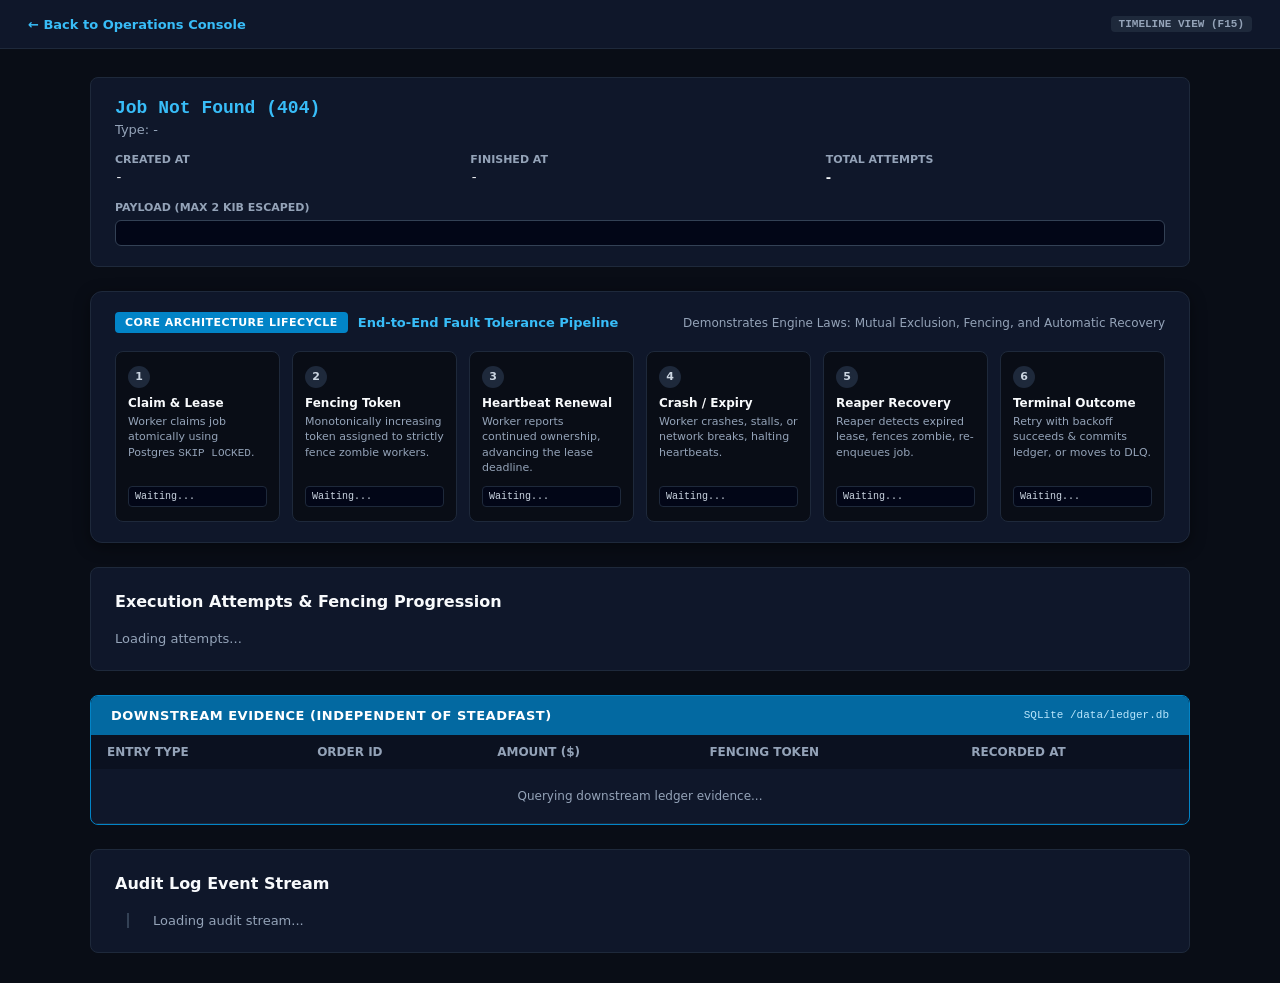
==== web/dashboard/job_detail.html @ 83fd4d5c "feat(ops): add per-worker live crash/freeze/resume controls and clean task creation" ====
<!DOCTYPE html>
<html lang="en">
<head>
  <meta charset="UTF-8">
  <meta name="viewport" content="width=device-width, initial-scale=1.0">
  <title>Job Timeline Detail</title>
  <link rel="stylesheet" href="/style.css">
  <style>
    body {
      background: #090d16;
      color: #f8fafc;
      font-family: system-ui, -apple-system, sans-serif;
      margin: 0;
      padding: 0;
    }
    .detail-header {
      background: #0f172a;
      border-bottom: 1px solid #1e293b;
      padding: 16px 28px;
      display: flex;
      align-items: center;
      justify-content: space-between;
    }
    .back-btn {
      color: #38bdf8;
      text-decoration: none;
      font-size: 13px;
      font-weight: 600;
      display: inline-flex;
      align-items: center;
      gap: 6px;
    }
    .detail-container {
      max-width: 1100px;
      margin: 28px auto;
      padding: 0 20px;
    }
    .meta-card {
      background: #0f172a;
      border: 1px solid #1e293b;
      border-radius: 8px;
      padding: 20px 24px;
      margin-bottom: 24px;
    }
    .meta-grid {
      display: grid;
      grid-template-columns: repeat(auto-fit, minmax(200px, 1fr));
      gap: 16px;
      margin-top: 16px;
    }
    .meta-item { font-size: 13px; }
    .meta-item span { display: block; font-size: 11px; text-transform: uppercase; color: #94a3b8; font-weight: 600; margin-bottom: 4px; }
    .badge {
      display: inline-block;
      padding: 2px 8px;
      border-radius: 4px;
      font-size: 11px;
      font-weight: 700;
      text-transform: uppercase;
      font-family: monospace;
    }
    .badge-QUEUED { background: #713f12; color: #fef08a; }
    .badge-LEASED { background: #0c4a6e; color: #bae6fd; }
    .badge-SUCCEEDED { background: #064e3b; color: #a7f3d0; }
    .badge-DEAD { background: #881337; color: #fecdd3; }
    .chip {
      display: inline-block;
      padding: 2px 8px;
      border-radius: 9999px;
      font-size: 11px;
      font-weight: 700;
      font-family: monospace;
    }
    .chip-succeeded { background: #064e3b; color: #6ee7b7; border: 1px solid #10b981; }
    .chip-lease_expired { background: #78350f; color: #fde68a; border: 1px solid #d97706; }
    .chip-failed_permanent { background: #881337; color: #fca5a5; border: 1px solid #ef4444; }
    .chip-failed_retryable { background: #7c2d12; color: #fed7aa; border: 1px solid #f97316; }

    .timeline-section {
      background: #0f172a;
      border: 1px solid #1e293b;
      border-radius: 8px;
      padding: 24px;
      margin-bottom: 24px;
    }
    .section-title {
      font-size: 16px;
      font-weight: 700;
      color: #f8fafc;
      margin-top: 0;
      margin-bottom: 20px;
    }
    .attempt-band {
      background: #111827;
      border-left: 4px solid #38bdf8;
      border-radius: 6px;
      padding: 16px 20px;
      margin-bottom: 16px;
    }
    .attempt-band.lease_expired {
      border-left-color: #d97706;
      background: rgba(217, 119, 6, 0.05);
    }
    .attempt-band.succeeded {
      border-left-color: #10b981;
      background: rgba(16, 185, 129, 0.05);
    }
    .attempt-band.failed_permanent {
      border-left-color: #ef4444;
      background: rgba(239, 68, 68, 0.05);
    }
    .attempt-header {
      display: flex;
      align-items: center;
      justify-content: space-between;
      margin-bottom: 10px;
    }
    .attempt-title {
      font-size: 14px;
      font-weight: 700;
      color: #f8fafc;
    }
    .attempt-meta {
      font-size: 12px;
      color: #94a3b8;
      font-family: monospace;
      display: flex;
      gap: 20px;
    }
    .event-stream {
      border-left: 2px solid #334155;
      margin-left: 12px;
      padding-left: 24px;
      margin-top: 20px;
    }
    .event-node {
      position: relative;
      margin-bottom: 16px;
      font-size: 13px;
    }
    .event-node::before {
      content: '';
      position: absolute;
      left: -29px;
      top: 4px;
      width: 8px;
      height: 8px;
      border-radius: 50%;
      background: #38bdf8;
    }
    .event-node.stale::before {
      background: #ef4444;
      box-shadow: 0 0 8px #ef4444;
    }
    .event-time { font-size: 11px; color: #94a3b8; font-family: monospace; }
    .event-tag {
      display: inline-block;
      padding: 2px 6px;
      border-radius: 4px;
      font-size: 10px;
      font-weight: 700;
      font-family: monospace;
      margin-left: 8px;
    }
    .event-tag.stale { background: #881337; color: #fca5a5; border: 1px solid #ef4444; }

    .ledger-evidence-card {
      background: #0f172a;
      border: 1px solid #0284c7;
      border-radius: 8px;
      overflow: hidden;
      margin-bottom: 24px;
    }
    .ledger-header {
      background: #0369a1;
      padding: 12px 20px;
      display: flex;
      align-items: center;
      justify-content: space-between;
    }
    .ledger-title {
      font-weight: 700;
      font-size: 13px;
      color: #fff;
      text-transform: uppercase;
      letter-spacing: 0.5px;
    }
    table { width: 100%; border-collapse: collapse; text-align: left; font-size: 12px; }
    th { background: #0b1120; color: #94a3b8; padding: 10px 16px; font-weight: 600; text-transform: uppercase; }
    td { padding: 12px 16px; border-bottom: 1px solid #1e293b; color: #cbd5e1; }
  
    /* 6-Stage Lifecycle Pipeline CSS */
    .jury-pipeline-card {
      background: #0f172a;
      border: 1px solid #1e293b;
      border-radius: 12px;
      padding: 20px 24px;
      margin-bottom: 24px;
      box-shadow: 0 4px 16px rgba(0,0,0,0.4);
    }
    .jury-pipeline-header {
      display: flex;
      justify-content: space-between;
      align-items: center;
      margin-bottom: 18px;
    }
    .jury-tag {
      background: #0284c7;
      color: #fff;
      font-weight: 800;
      font-size: 11px;
      padding: 4px 10px;
      border-radius: 4px;
      letter-spacing: 0.5px;
      text-transform: uppercase;
    }
    .pipeline-grid {
      display: grid;
      grid-template-columns: repeat(6, 1fr);
      gap: 12px;
      position: relative;
    }
    @media (max-width: 1024px) {
      .pipeline-grid {
        grid-template-columns: 1fr;
      }
    }
    .step-box {
      background: #090d16;
      border: 1px solid #1e293b;
      border-radius: 8px;
      padding: 14px 12px;
      display: flex;
      flex-direction: column;
      position: relative;
      transition: all 0.2s;
    }
    .step-box.state-active {
      border-color: #38bdf8;
      background: rgba(56, 189, 248, 0.05);
      box-shadow: 0 0 12px rgba(56, 189, 248, 0.2);
    }
    .step-box.state-success {
      border-color: #10b981;
      background: rgba(16, 185, 129, 0.06);
    }
    .step-box.state-warn {
      border-color: #f59e0b;
      background: rgba(245, 158, 11, 0.08);
    }
    .step-box.state-danger {
      border-color: #ef4444;
      background: rgba(239, 68, 68, 0.08);
    }
    .step-badge-num {
      display: inline-block;
      width: 22px;
      height: 22px;
      line-height: 22px;
      text-align: center;
      background: #1e293b;
      color: #cbd5e1;
      font-weight: 700;
      font-size: 11px;
      border-radius: 50%;
      margin-bottom: 8px;
    }
    .step-box.state-success .step-badge-num { background: #065f46; color: #6ee7b7; }
    .step-box.state-warn .step-badge-num { background: #78350f; color: #fde68a; }
    .step-box.state-danger .step-badge-num { background: #881337; color: #fca5a5; }
    .step-name {
      font-weight: 700;
      font-size: 12px;
      color: #f8fafc;
      margin-bottom: 4px;
    }
    .step-desc {
      font-size: 11px;
      color: #94a3b8;
      line-height: 1.4;
      margin-bottom: 10px;
      flex-grow: 1;
    }
    .step-status {
      font-size: 10px;
      font-family: monospace;
      padding: 4px 6px;
      border-radius: 4px;
      background: #020617;
      border: 1px solid #1e293b;
      color: #cbd5e1;
      word-break: break-all;
    }

  </style>
</head>
<body>
  <header class="detail-header">
    <a href="/ops" class="back-btn">&larr; Back to Operations Console</a>
    <span class="badge" style="background:#1e293b; color:#94a3b8;">TIMELINE VIEW (F15)</span>
  </header>

  <div class="detail-container">
    <div class="meta-card">
      <div style="display:flex; justify-content:space-between; align-items:flex-start;">
        <div>
          <h2 id="job-id-title" style="margin:0; font-family:monospace; font-size:18px; color:#38bdf8;">Loading Job...</h2>
          <div id="job-type-sub" style="color:#94a3b8; font-size:13px; margin-top:4px;">Type: -</div>
        </div>
        <div id="job-state-badge"></div>
      </div>
      <div class="meta-grid">
        <div class="meta-item"><span>Created At</span><div id="job-created" style="font-family:monospace;">-</div></div>
        <div class="meta-item"><span>Finished At</span><div id="job-finished" style="font-family:monospace;">-</div></div>
        <div class="meta-item"><span>Total Attempts</span><div id="job-attempts-count" style="font-weight:700;">-</div></div>
      </div>
      <div style="margin-top:16px;">
        <span style="font-size:11px; text-transform:uppercase; color:#94a3b8; font-weight:600; display:block; margin-bottom:6px;">Payload (Max 2 KiB escaped)</span>
        <pre id="job-payload-box" style="background:#020617; border:1px solid #334155; border-radius:6px; padding:12px; font-size:12px; color:#e2e8f0; max-height:160px; overflow:auto; margin:0;"></pre>
      </div>
    </div>

    <!-- 6-Stage Core Lifecycle Architecture Pipeline for Jury -->
    <div class="jury-pipeline-card">
      <div class="jury-pipeline-header">
        <div style="display:flex; align-items:center; gap:10px;">
          <span class="jury-tag">Core Architecture Lifecycle</span>
          <span style="font-size:13px; font-weight:700; color:#38bdf8;">End-to-End Fault Tolerance Pipeline</span>
        </div>
        <span style="font-size:12px; color:#94a3b8;">Demonstrates Engine Laws: Mutual Exclusion, Fencing, and Automatic Recovery</span>
      </div>

      <div class="pipeline-grid">
        <!-- Step 1 -->
        <div class="step-box" id="pipe-step-1">
          <div class="step-badge-num">1</div>
          <div class="step-name">Claim &amp; Lease</div>
          <div class="step-desc">Worker claims job atomically using Postgres <code>SKIP LOCKED</code>.</div>
          <div class="step-status" id="pipe-status-1">Waiting...</div>
        </div>

        <!-- Step 2 -->
        <div class="step-box" id="pipe-step-2">
          <div class="step-badge-num">2</div>
          <div class="step-name">Fencing Token</div>
          <div class="step-desc">Monotonically increasing token assigned to strictly fence zombie workers.</div>
          <div class="step-status" id="pipe-status-2">Waiting...</div>
        </div>

        <!-- Step 3 -->
        <div class="step-box" id="pipe-step-3">
          <div class="step-badge-num">3</div>
          <div class="step-name">Heartbeat Renewal</div>
          <div class="step-desc">Worker reports continued ownership, advancing the lease deadline.</div>
          <div class="step-status" id="pipe-status-3">Waiting...</div>
        </div>

        <!-- Step 4 -->
        <div class="step-box" id="pipe-step-4">
          <div class="step-badge-num">4</div>
          <div class="step-name">Crash / Expiry</div>
          <div class="step-desc">Worker crashes, stalls, or network breaks, halting heartbeats.</div>
          <div class="step-status" id="pipe-status-4">Waiting...</div>
        </div>

        <!-- Step 5 -->
        <div class="step-box" id="pipe-step-5">
          <div class="step-badge-num">5</div>
          <div class="step-name">Reaper Recovery</div>
          <div class="step-desc">Reaper detects expired lease, fences zombie, re-enqueues job.</div>
          <div class="step-status" id="pipe-status-5">Waiting...</div>
        </div>

        <!-- Step 6 -->
        <div class="step-box" id="pipe-step-6">
          <div class="step-badge-num">6</div>
          <div class="step-name">Terminal Outcome</div>
          <div class="step-desc">Retry with backoff succeeds &amp; commits ledger, or moves to DLQ.</div>
          <div class="step-status" id="pipe-status-6">Waiting...</div>
        </div>
      </div>
    </div>

    <!-- Vertical Attempts Timeline -->
    <div class="timeline-section">
      <h3 class="section-title">Execution Attempts & Fencing Progression</h3>
      <div id="attempts-container">
        <div style="color:#94a3b8; font-size:13px;">Loading attempts...</div>
      </div>
    </div>

    <!-- Downstream Evidence Panel -->
    <div class="ledger-evidence-card">
      <div class="ledger-header">
        <span class="ledger-title">Downstream Evidence (Independent of Steadfast)</span>
        <span style="font-size:11px; color:#bae6fd; font-family:monospace;">SQLite /data/ledger.db</span>
      </div>
      <table>
        <thead>
          <tr>
            <th>Entry Type</th>
            <th>Order ID</th>
            <th>Amount ($)</th>
            <th>Fencing Token</th>
            <th>Recorded At</th>
          </tr>
        </thead>
        <tbody id="ledger-evidence-body">
          <tr><td colspan="5" style="text-align:center; color:#94a3b8; padding:20px;">Querying downstream ledger evidence...</td></tr>
        </tbody>
      </table>
    </div>

    <!-- Audit Log History -->
    <div class="timeline-section">
      <h3 class="section-title">Audit Log Event Stream</h3>
      <div id="events-stream" class="event-stream">
        <div style="color:#94a3b8; font-size:13px;">Loading audit stream...</div>
      </div>
    </div>
  </div>

  <script>
    const pathParts = window.location.pathname.split('/');
    const jobId = pathParts[pathParts.length - 1];

    
    function updateLifecyclePipeline(job, timeline) {
      const attempts = timeline.attempts || [];
      const events = timeline.events || [];
      const firstAtt = attempts[0] || {};

      // 1. Claim & Lease
      const s1 = document.getElementById('pipe-step-1');
      const st1 = document.getElementById('pipe-status-1');
      if (firstAtt.worker_id) {
        s1.className = 'step-box state-success';
        st1.innerHTML = `Claimed: <strong>${escapeHtml(firstAtt.worker_id)}</strong>`;
      } else if (job.state === 'QUEUED') {
        s1.className = 'step-box state-active';
        st1.textContent = 'Enqueued, awaiting worker';
      } else {
        s1.className = 'step-box state-success';
        st1.textContent = 'Claimed under lease';
      }

      // 2. Fencing Token
      const s2 = document.getElementById('pipe-step-2');
      const st2 = document.getElementById('pipe-status-2');
      if (job.fencing_token > 0) {
        s2.className = 'step-box state-success';
        st2.innerHTML = `Token: <strong>#${job.fencing_token}</strong>`;
      } else {
        s2.className = 'step-box';
        st2.textContent = 'Pending lease assignment';
      }

      // 3. Heartbeat Renewal
      const s3 = document.getElementById('pipe-step-3');
      const st3 = document.getElementById('pipe-status-3');
      if (job.state === 'LEASED') {
        s3.className = 'step-box state-active';
        st3.innerHTML = '💓 Active Heartbeats';
      } else if (attempts.length > 0) {
        s3.className = 'step-box state-success';
        st3.textContent = 'Lease held during execution';
      } else {
        s3.className = 'step-box';
        st3.textContent = 'Inactive';
      }

      // 4. Crash / Expiry
      const s4 = document.getElementById('pipe-step-4');
      const st4 = document.getElementById('pipe-status-4');
      const hasExpiredAttempt = attempts.some(a => a.outcome === 'lease_expired' || (a.error_message || '').includes('expired'));
      const hasFailedAttempt = attempts.some(a => a.outcome === 'failed_retryable' || a.outcome === 'failed_permanent');
      if (hasExpiredAttempt) {
        s4.className = 'step-box state-danger';
        st4.innerHTML = '⚠️ Worker crashed / lease expired';
      } else if (hasFailedAttempt) {
        s4.className = 'step-box state-warn';
        st4.innerHTML = '⚠️ Transient failure occurred';
      } else if (job.state === 'SUCCEEDED') {
        s4.className = 'step-box state-success';
        st4.textContent = 'No crashes (Clean run)';
      } else {
        s4.className = 'step-box';
        st4.textContent = 'No failure detected';
      }

      // 5. Reaper Recovery
      const s5 = document.getElementById('pipe-step-5');
      const st5 = document.getElementById('pipe-status-5');
      const reapedEvent = events.find(e => (e.details && e.details.dead_reason === 'lease_expired_max_attempts') || (e.from_state === 'LEASED' && e.to_state === 'QUEUED'));
      if (reapedEvent || hasExpiredAttempt) {
        s5.className = 'step-box state-warn';
        st5.innerHTML = '🔄 Reaper recovered expired lease';
      } else if (attempts.length > 1) {
        s5.className = 'step-box state-warn';
        st5.innerHTML = `🔄 Retried (Attempt #${attempts.length})`;
      } else if (job.state === 'SUCCEEDED') {
        s5.className = 'step-box state-success';
        st5.textContent = 'No recovery needed';
      } else {
        s5.className = 'step-box';
        st5.textContent = 'Standby';
      }

      // 6. Terminal Outcome
      const s6 = document.getElementById('pipe-step-6');
      const st6 = document.getElementById('pipe-status-6');
      if (job.state === 'SUCCEEDED') {
        s6.className = 'step-box state-success';
        st6.innerHTML = `✅ <strong>SUCCEEDED</strong> (${attempts.length} att)`;
      } else if (job.state === 'DEAD') {
        s6.className = 'step-box state-danger';
        st6.innerHTML = '⛔ <strong>DEAD-LETTERED</strong> (DLQ)';
      } else if (job.state === 'LEASED') {
        s6.className = 'step-box state-active';
        st6.innerHTML = '⏳ <strong>IN-FLIGHT</strong>';
      } else {
        s6.className = 'step-box';
        st6.textContent = job.state || 'QUEUED';
      }
    }

    async function loadTimeline() {
      try {
        const res = await fetch(`/api/ops/jobs/${jobId}/timeline`);
        if (!res.ok) {
          document.getElementById('job-id-title').textContent = 'Job Not Found (404)';
          return;
        }
        const data = await res.json();
        const job = data.job || {};
        const timeline = data.timeline || {};

        document.getElementById('job-id-title').textContent = job.id || jobId;
        document.getElementById('job-type-sub').textContent = `Type: ${escapeHtml(job.job_type || '')}`;
        document.getElementById('job-state-badge').innerHTML = `<span class="badge badge-${job.state}">${job.state}</span>`;
        document.getElementById('job-created').textContent = job.created_at || '-';
        document.getElementById('job-finished').textContent = job.finished_at || 'In Flight / Pending';
        document.getElementById('job-attempts-count').textContent = `${(timeline.attempts || []).length} attempt(s)`;

        // Payload (truncated at 2 KB and escaped)
        let payloadStr = '';
        try {
          payloadStr = typeof job.payload === 'object' ? JSON.stringify(job.payload, null, 2) : String(job.payload || '');
        } catch (e) { payloadStr = String(job.payload || ''); }
        if (payloadStr.length > 2048) {
          payloadStr = payloadStr.substring(0, 2048) + '\n... [TRUNCATED AT 2 KiB]';
        }
        document.getElementById('job-payload-box').textContent = payloadStr;
        updateLifecyclePipeline(job, timeline);

        // Render Attempts Bands
        const attContainer = document.getElementById('attempts-container');
        const attempts = timeline.attempts || [];
        if (attempts.length === 0) {
          attContainer.innerHTML = '<div style="color:#94a3b8;">No execution attempts recorded.</div>';
        } else {
          attContainer.innerHTML = attempts.map(att => {
            const outcome = att.outcome || 'in_flight';
            return `
              <div class="attempt-band ${outcome}">
                <div class="attempt-header">
                  <div class="attempt-title">Attempt #${att.attempt_no} &bull; Worker: <code>${escapeHtml(att.worker_id)}</code></div>
                  <span class="chip chip-${outcome}">${outcome.toUpperCase()}</span>
                </div>
                <div class="attempt-meta">
                  <span>Fencing Token: <strong>${att.fencing_token}</strong></span>
                  <span>Started: ${att.started_at ? new Date(att.started_at).toLocaleTimeString() : '-'}</span>
                  <span>Finished: ${att.finished_at ? new Date(att.finished_at).toLocaleTimeString() : 'Active'}</span>
                </div>
                ${att.error_message ? `<div style="margin-top:10px; font-size:12px; color:#fca5a5; background:rgba(239,68,68,0.1); padding:6px 10px; border-radius:4px;">Error: ${escapeHtml(att.error_message)}</div>` : ''}
              </div>
            `;
          }).join('');
        }

        // Render Audit Events Stream
        const evContainer = document.getElementById('events-stream');
        const events = timeline.events || [];
        if (events.length === 0) {
          evContainer.innerHTML = '<div style="color:#94a3b8;">No audit events recorded for this job.</div>';
        } else {
          evContainer.innerHTML = events.map(ev => {
            const isStale = ev.action === 'stale_write_rejected';
            return `
              <div class="event-node ${isStale ? 'stale' : ''}">
                <div class="event-time">${ev.timestamp}</div>
                <div style="font-weight:600; margin-top:2px;">
                  ${escapeHtml(ev.actor)} &bull; ${escapeHtml(ev.action)}
                  ${isStale ? '<span class="event-tag stale">REJECTED 409 (FENCING)</span>' : ''}
                </div>
                ${ev.from_state ? `<div style="font-size:12px; color:#94a3b8;">State Transition: <code>${ev.from_state} &rarr; ${ev.to_state}</code></div>` : ''}
                ${ev.details ? `<div style="font-family:monospace; font-size:11px; color:#94a3b8; margin-top:2px;">${escapeHtml(JSON.stringify(ev.details))}</div>` : ''}
              </div>
            `;
          }).join('');
        }

        // Load Downstream Ledger Evidence
        loadLedgerEvidence();
      } catch (err) {
        console.error('Failed to load timeline', err);
      }
    }

    async function loadLedgerEvidence() {
      try {
        const res = await fetch(`/api/ops/jobs/${jobId}/ledger`);
        if (!res.ok) return;
        const data = await res.json();
        const entries = data.entries || [];
        const tbody = document.getElementById('ledger-evidence-body');
        if (entries.length === 0) {
          tbody.innerHTML = '<tr><td colspan="5" style="text-align:center; color:#94a3b8; padding:20px;">No charges recorded in downstream ledger for this job ID.</td></tr>';
          return;
        }
        tbody.innerHTML = entries.map(e => `
          <tr>
            <td><span class="badge" style="background:${e.entry_type === 'applied' ? '#064e3b' : '#78350f'}; color:${e.entry_type === 'applied' ? '#6ee7b7' : '#fde68a'}">${e.entry_type.toUpperCase()}</span></td>
            <td><code>${escapeHtml(e.order_id)}</code></td>
            <td>$${(e.amount_cents / 100).toFixed(2)}</td>
            <td style="font-family:monospace;">${e.fencing_token}</td>
            <td style="font-family:monospace; font-size:11px;">${e.received_at}</td>
          </tr>
        `).join('');
      } catch (err) {
        console.error('Failed to load ledger evidence', err);
      }
    }

    function escapeHtml(str) {
      if (typeof str !== 'string') return str;
      return str.replace(/&/g, '&amp;').replace(/</g, '&lt;').replace(/>/g, '&gt;').replace(/"/g, '&quot;');
    }

    loadTimeline();
  </script>
</body>
</html>
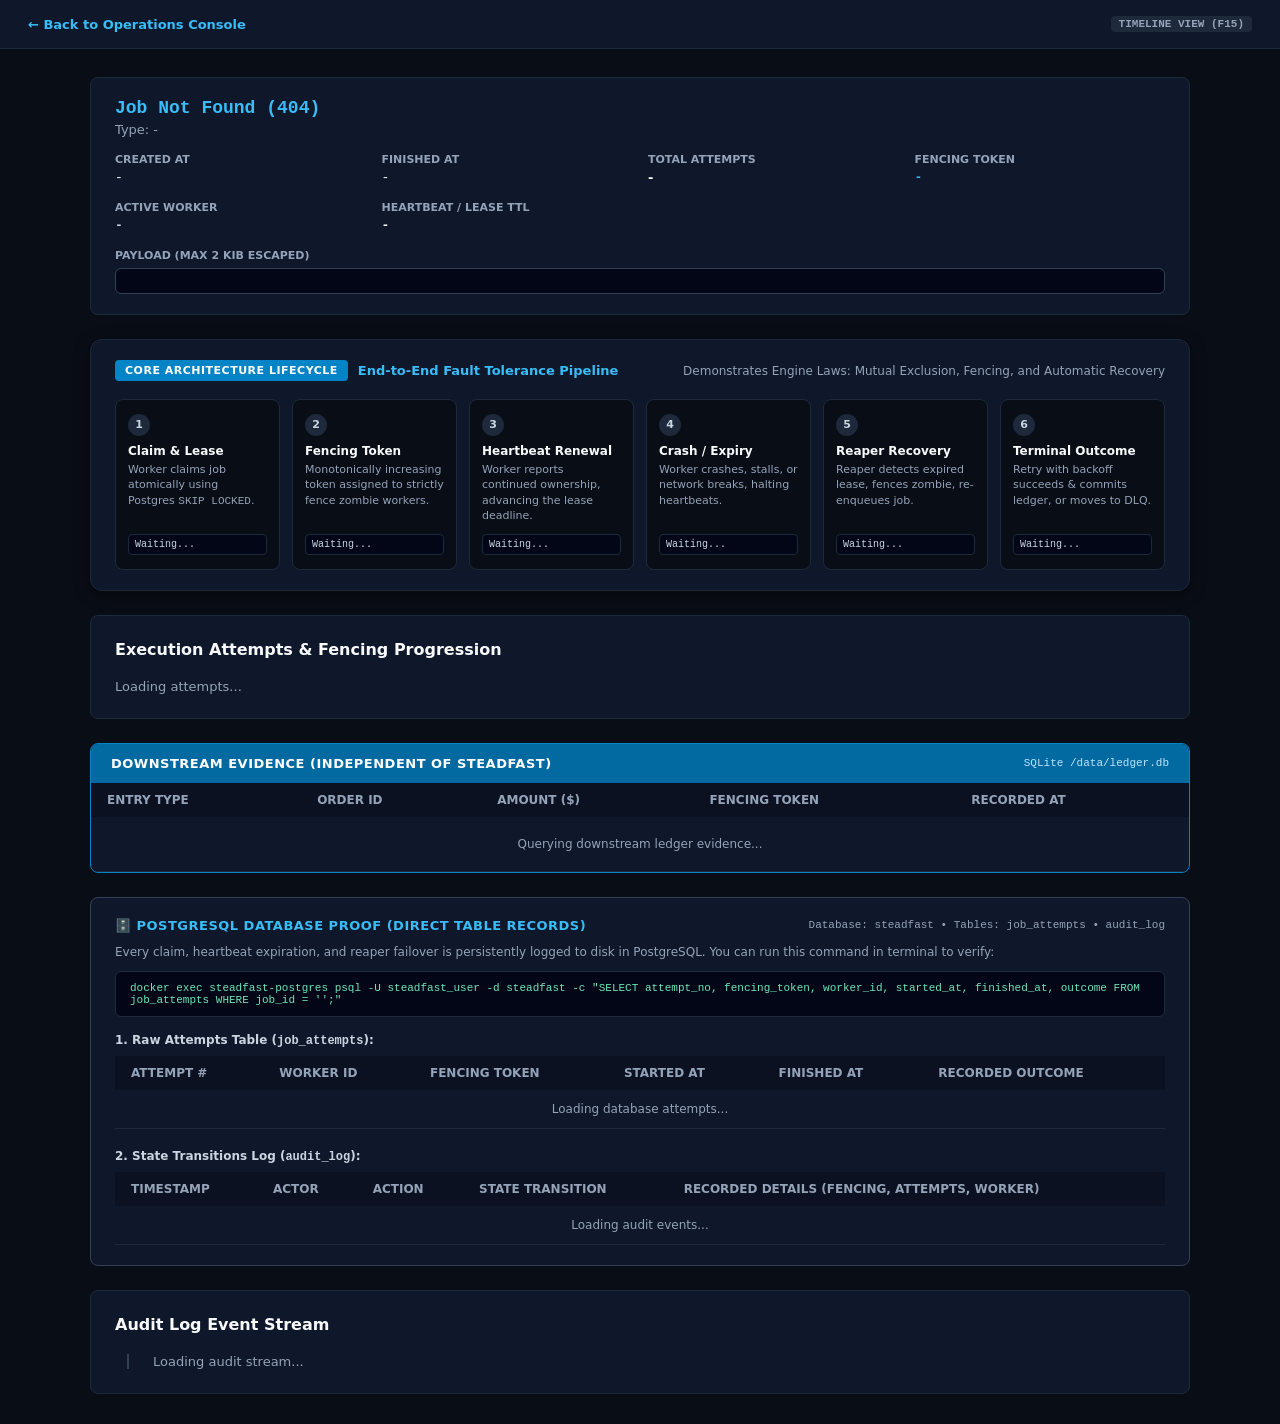
==== commit 5dd4ddc9: "feat(timeline): add direct PostgreSQL table evidence inspector and heartbeat tracking" ====
--- a/web/dashboard/job_detail.html
+++ b/web/dashboard/job_detail.html
@@ -313,6 +313,9 @@
         <div class="meta-item"><span>Created At</span><div id="job-created" style="font-family:monospace;">-</div></div>
         <div class="meta-item"><span>Finished At</span><div id="job-finished" style="font-family:monospace;">-</div></div>
         <div class="meta-item"><span>Total Attempts</span><div id="job-attempts-count" style="font-weight:700;">-</div></div>
+        <div class="meta-item"><span>Fencing Token</span><div id="job-fencing-token" style="font-family:monospace; font-weight:700; color:#38bdf8;">-</div></div>
+        <div class="meta-item"><span>Active Worker</span><div id="job-worker-id" style="font-family:monospace; font-weight:700; color:#cbd5e1;">-</div></div>
+        <div class="meta-item"><span>Heartbeat / Lease TTL</span><div id="job-lease-ttl" style="font-family:monospace; font-weight:700;">-</div></div>
       </div>
       <div style="margin-top:16px;">
         <span style="font-size:11px; text-transform:uppercase; color:#94a3b8; font-weight:600; display:block; margin-bottom:6px;">Payload (Max 2 KiB escaped)</span>
@@ -407,6 +410,55 @@
         </thead>
         <tbody id="ledger-evidence-body">
           <tr><td colspan="5" style="text-align:center; color:#94a3b8; padding:20px;">Querying downstream ledger evidence...</td></tr>
+        </tbody>
+      </table>
+    </div>
+
+    <!-- PostgreSQL Database Audit Explorer -->
+    <div class="meta-card" style="border: 1px solid #334155; margin-bottom:24px;">
+      <div style="display:flex; justify-content:space-between; align-items:center; margin-bottom:12px;">
+        <div style="font-size:13px; font-weight:700; color:#38bdf8; text-transform:uppercase; letter-spacing:0.5px;">
+          🗄️ PostgreSQL Database Proof (Direct Table Records)
+        </div>
+        <span style="font-size:11px; color:#94a3b8; font-family:monospace;">Database: steadfast &bull; Tables: job_attempts &bull; audit_log</span>
+      </div>
+      <p style="font-size:12px; color:#94a3b8; margin-top:0; margin-bottom:12px;">
+        Every claim, heartbeat expiration, and reaper failover is persistently logged to disk in PostgreSQL. You can run this command in terminal to verify:
+      </p>
+      <div style="background:#020617; border:1px solid #1e293b; border-radius:6px; padding:10px 14px; font-family:monospace; font-size:11px; color:#6ee7b7; overflow-x:auto; margin-bottom:16px;">
+        docker exec steadfast-postgres psql -U steadfast_user -d steadfast -c "SELECT attempt_no, fencing_token, worker_id, started_at, finished_at, outcome FROM job_attempts WHERE job_id = '<span id="sql-job-id"></span>';"
+      </div>
+
+      <div style="font-size:12px; font-weight:700; color:#cbd5e1; margin-bottom:8px;">1. Raw Attempts Table (<code>job_attempts</code>):</div>
+      <table style="margin-bottom:20px;">
+        <thead>
+          <tr>
+            <th>Attempt #</th>
+            <th>Worker ID</th>
+            <th>Fencing Token</th>
+            <th>Started At</th>
+            <th>Finished At</th>
+            <th>Recorded Outcome</th>
+          </tr>
+        </thead>
+        <tbody id="db-attempts-tbody">
+          <tr><td colspan="6" style="text-align:center; color:#94a3b8; padding:12px;">Loading database attempts...</td></tr>
+        </tbody>
+      </table>
+
+      <div style="font-size:12px; font-weight:700; color:#cbd5e1; margin-bottom:8px;">2. State Transitions Log (<code>audit_log</code>):</div>
+      <table>
+        <thead>
+          <tr>
+            <th>Timestamp</th>
+            <th>Actor</th>
+            <th>Action</th>
+            <th>State Transition</th>
+            <th>Recorded Details (Fencing, Attempts, Worker)</th>
+          </tr>
+        </thead>
+        <tbody id="db-audit-tbody">
+          <tr><td colspan="5" style="text-align:center; color:#94a3b8; padding:12px;">Loading audit events...</td></tr>
         </tbody>
       </table>
     </div>
@@ -536,11 +588,25 @@
         const timeline = data.timeline || {};
 
         document.getElementById('job-id-title').textContent = job.id || jobId;
+        document.getElementById('sql-job-id').textContent = job.id || jobId;
         document.getElementById('job-type-sub').textContent = `Type: ${escapeHtml(job.job_type || '')}`;
         document.getElementById('job-state-badge').innerHTML = `<span class="badge badge-${job.state}">${job.state}</span>`;
         document.getElementById('job-created').textContent = job.created_at || '-';
         document.getElementById('job-finished').textContent = job.finished_at || 'In Flight / Pending';
         document.getElementById('job-attempts-count').textContent = `${(timeline.attempts || []).length} attempt(s)`;
+        document.getElementById('job-fencing-token').textContent = job.fencing_token ? `#${job.fencing_token}` : '0 (None)';
+        document.getElementById('job-worker-id').textContent = job.worker_id || 'None (Unassigned)';
+
+        const leaseTtl = document.getElementById('job-lease-ttl');
+        if (job.state === 'LEASED') {
+          leaseTtl.innerHTML = `<span style="color:#fde68a;">⏳ ${job.lease_expires_in_sec || 0}s remaining &bull; 💓 Active Heartbeat</span>`;
+        } else if (job.state === 'SUCCEEDED') {
+          leaseTtl.innerHTML = `<span style="color:#6ee7b7;">Lease Released on Completion</span>`;
+        } else if (job.state === 'DEAD') {
+          leaseTtl.innerHTML = `<span style="color:#fca5a5;">Lease Revoked (Dead-Lettered)</span>`;
+        } else {
+          leaseTtl.textContent = 'Standby';
+        }
 
         // Payload (truncated at 2 KB and escaped)
         let payloadStr = '';
@@ -555,12 +621,20 @@
 
         // Render Attempts Bands
         const attContainer = document.getElementById('attempts-container');
+        const dbAttemptsTbody = document.getElementById('db-attempts-tbody');
         const attempts = timeline.attempts || [];
         if (attempts.length === 0) {
           attContainer.innerHTML = '<div style="color:#94a3b8;">No execution attempts recorded.</div>';
+          if (dbAttemptsTbody) dbAttemptsTbody.innerHTML = '<tr><td colspan="6" style="text-align:center; color:#94a3b8; padding:12px;">No attempts in database yet.</td></tr>';
         } else {
           attContainer.innerHTML = attempts.map(att => {
             const outcome = att.outcome || 'in_flight';
+            let outcomeDesc = '';
+            if (outcome === 'lease_expired') {
+              outcomeDesc = '<div style="margin-top:8px; font-size:12px; color:#fca5a5; font-weight:600;">💥 Worker stopped heartbeating. Background Reaper detected lease expiry at ' + (att.finished_at ? new Date(att.finished_at).toLocaleTimeString() : '') + ' and reset work for Attempt #' + (att.attempt_no + 1) + '.</div>';
+            } else if (outcome === 'succeeded') {
+              outcomeDesc = '<div style="margin-top:8px; font-size:12px; color:#6ee7b7; font-weight:600;">✅ Worker successfully executed task with Fencing Token #' + att.fencing_token + ' and committed to ledger.</div>';
+            }
             return `
               <div class="attempt-band ${outcome}">
                 <div class="attempt-header">
@@ -568,36 +642,81 @@
                   <span class="chip chip-${outcome}">${outcome.toUpperCase()}</span>
                 </div>
                 <div class="attempt-meta">
-                  <span>Fencing Token: <strong>${att.fencing_token}</strong></span>
+                  <span>Fencing Token: <strong>#${att.fencing_token}</strong></span>
                   <span>Started: ${att.started_at ? new Date(att.started_at).toLocaleTimeString() : '-'}</span>
                   <span>Finished: ${att.finished_at ? new Date(att.finished_at).toLocaleTimeString() : 'Active'}</span>
                 </div>
+                ${outcomeDesc}
                 ${att.error_message ? `<div style="margin-top:10px; font-size:12px; color:#fca5a5; background:rgba(239,68,68,0.1); padding:6px 10px; border-radius:4px;">Error: ${escapeHtml(att.error_message)}</div>` : ''}
               </div>
             `;
           }).join('');
+
+          if (dbAttemptsTbody) {
+            dbAttemptsTbody.innerHTML = attempts.map(att => {
+              const outcome = att.outcome || 'in_flight';
+              let badgeStyle = 'background:#1e293b; color:#cbd5e1;';
+              if (outcome === 'succeeded') badgeStyle = 'background:#064e3b; color:#6ee7b7;';
+              else if (outcome === 'lease_expired') badgeStyle = 'background:#7f1d1d; color:#fca5a5;';
+              return `
+                <tr>
+                  <td style="font-weight:700;">Attempt #${att.attempt_no}</td>
+                  <td><code>${escapeHtml(att.worker_id)}</code></td>
+                  <td style="font-family:monospace; font-weight:700; color:#38bdf8;">#${att.fencing_token}</td>
+                  <td style="font-family:monospace; font-size:11px;">${att.started_at || '-'}</td>
+                  <td style="font-family:monospace; font-size:11px;">${att.finished_at || 'In Flight'}</td>
+                  <td><span style="${badgeStyle} padding:2px 6px; border-radius:4px; font-size:11px; font-weight:700; text-transform:uppercase;">${outcome}</span></td>
+                </tr>
+              `;
+            }).join('');
+          }
         }
 
         // Render Audit Events Stream
         const evContainer = document.getElementById('events-stream');
+        const dbAuditTbody = document.getElementById('db-audit-tbody');
         const events = timeline.events || [];
         if (events.length === 0) {
           evContainer.innerHTML = '<div style="color:#94a3b8;">No audit events recorded for this job.</div>';
+          if (dbAuditTbody) dbAuditTbody.innerHTML = '<tr><td colspan="5" style="text-align:center; color:#94a3b8; padding:12px;">No audit events in database.</td></tr>';
         } else {
           evContainer.innerHTML = events.map(ev => {
             const isStale = ev.action === 'stale_write_rejected';
+            const isReaper = ev.from_state === 'LEASED' && ev.to_state === 'QUEUED';
             return `
               <div class="event-node ${isStale ? 'stale' : ''}">
                 <div class="event-time">${ev.timestamp}</div>
                 <div style="font-weight:600; margin-top:2px;">
                   ${escapeHtml(ev.actor)} &bull; ${escapeHtml(ev.action)}
                   ${isStale ? '<span class="event-tag stale">REJECTED 409 (FENCING)</span>' : ''}
+                  ${isReaper ? '<span class="event-tag" style="background:#78350f; color:#fde68a; border:1px solid #f59e0b;">REAPER RECLAIM</span>' : ''}
                 </div>
                 ${ev.from_state ? `<div style="font-size:12px; color:#94a3b8;">State Transition: <code>${ev.from_state} &rarr; ${ev.to_state}</code></div>` : ''}
                 ${ev.details ? `<div style="font-family:monospace; font-size:11px; color:#94a3b8; margin-top:2px;">${escapeHtml(JSON.stringify(ev.details))}</div>` : ''}
               </div>
             `;
           }).join('');
+
+          if (dbAuditTbody) {
+            dbAuditTbody.innerHTML = events.map(ev => {
+              const isReaper = ev.from_state === 'LEASED' && ev.to_state === 'QUEUED';
+              let transBadge = `<code>${ev.from_state || '-'} &rarr; ${ev.to_state || '-'}</code>`;
+              if (isReaper) {
+                transBadge = `<span style="background:#78350f; color:#fde68a; padding:2px 6px; border-radius:4px; font-weight:700;">LEASED &rarr; QUEUED (Reaper Reclaim)</span>`;
+              } else if (ev.to_state === 'SUCCEEDED') {
+                transBadge = `<span style="background:#064e3b; color:#6ee7b7; padding:2px 6px; border-radius:4px; font-weight:700;">LEASED &rarr; SUCCEEDED</span>`;
+              }
+              return `
+                <tr>
+                  <td style="font-family:monospace; font-size:11px;">${ev.timestamp}</td>
+                  <td><code>${escapeHtml(ev.actor)}</code></td>
+                  <td><code>${escapeHtml(ev.action)}</code></td>
+                  <td>${transBadge}</td>
+                  <td style="font-family:monospace; font-size:11px; color:#94a3b8;">${escapeHtml(JSON.stringify(ev.details || {}))}</td>
+                </tr>
+              `;
+            }).join('');
+          }
         }
 
         // Load Downstream Ledger Evidence
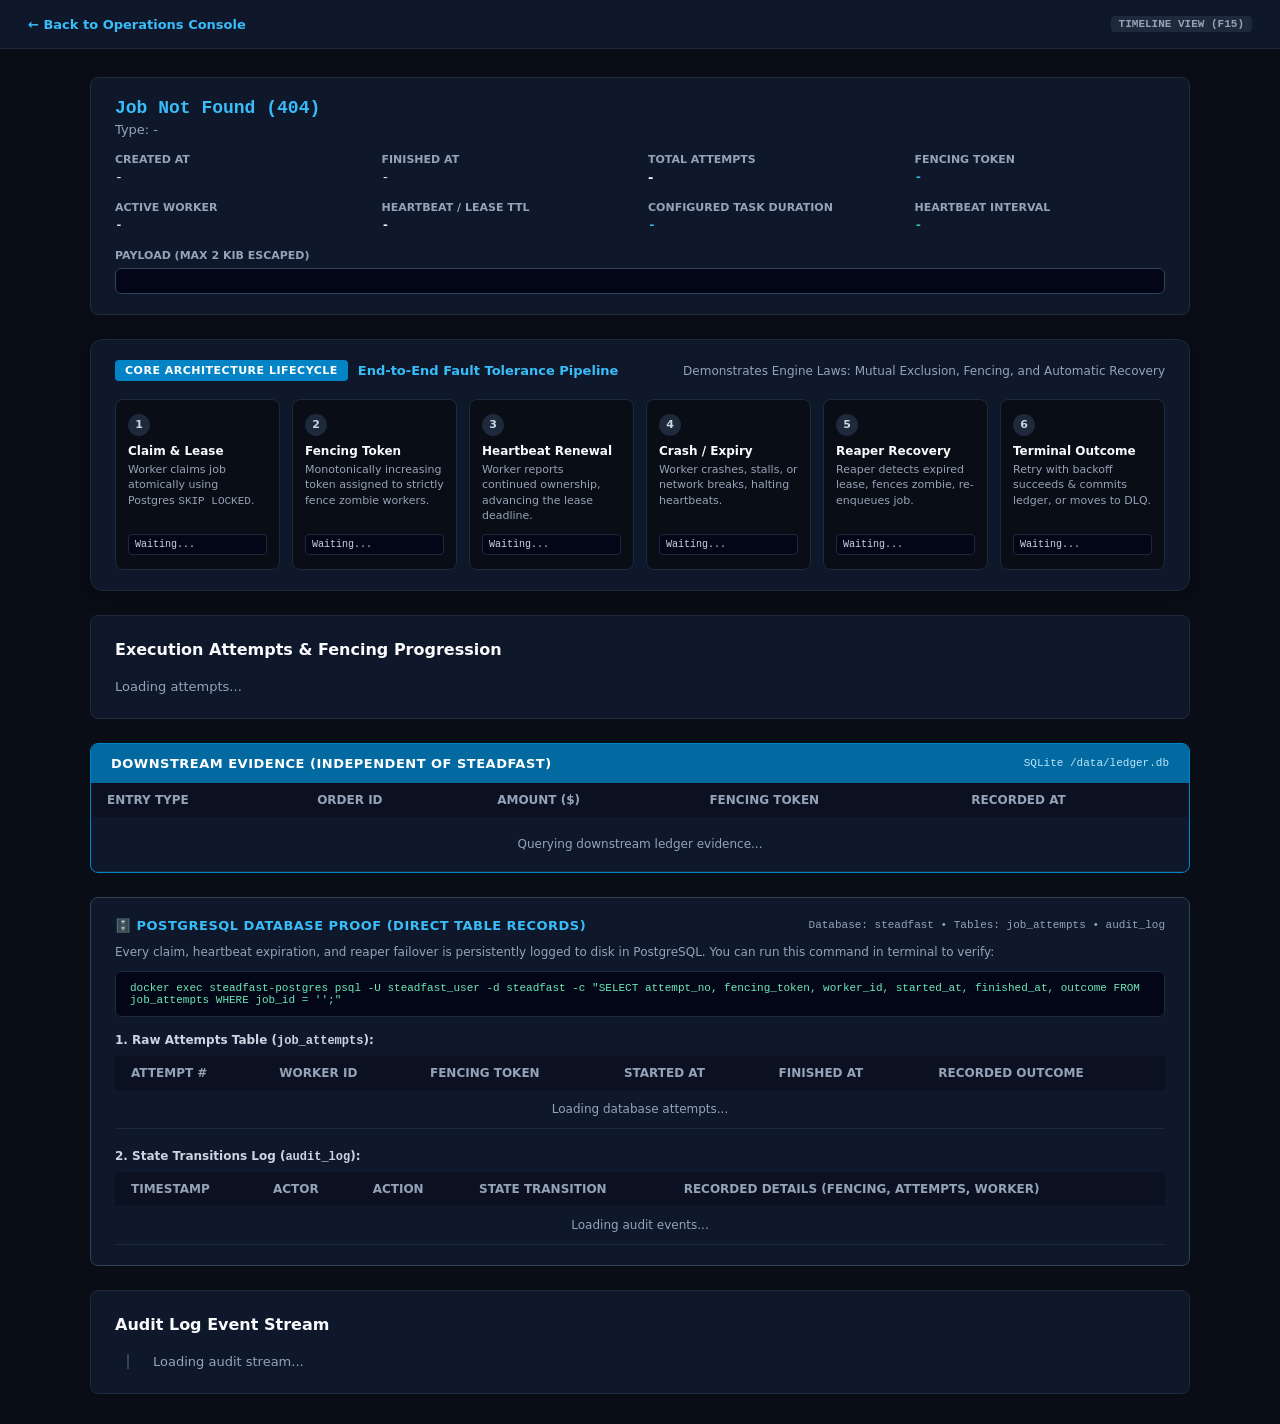
==== commit 0aaff672: "feat(ops): add custom execution time and custom heartbeat interval inputs" ====
--- a/web/dashboard/job_detail.html
+++ b/web/dashboard/job_detail.html
@@ -316,6 +316,8 @@
         <div class="meta-item"><span>Fencing Token</span><div id="job-fencing-token" style="font-family:monospace; font-weight:700; color:#38bdf8;">-</div></div>
         <div class="meta-item"><span>Active Worker</span><div id="job-worker-id" style="font-family:monospace; font-weight:700; color:#cbd5e1;">-</div></div>
         <div class="meta-item"><span>Heartbeat / Lease TTL</span><div id="job-lease-ttl" style="font-family:monospace; font-weight:700;">-</div></div>
+        <div class="meta-item"><span>Configured Task Duration</span><div id="job-duration-display" style="font-family:monospace; font-weight:700; color:#38bdf8;">-</div></div>
+        <div class="meta-item"><span>Heartbeat Interval</span><div id="job-heartbeat-display" style="font-family:monospace; font-weight:700; color:#34d399;">-</div></div>
       </div>
       <div style="margin-top:16px;">
         <span style="font-size:11px; text-transform:uppercase; color:#94a3b8; font-weight:600; display:block; margin-bottom:6px;">Payload (Max 2 KiB escaped)</span>
@@ -607,6 +609,12 @@
         } else {
           leaseTtl.textContent = 'Standby';
         }
+
+        // Render configured duration & heartbeat interval
+        let durSec = job.payload && (job.payload.sleep_seconds || job.payload.duration_seconds);
+        let hbSec = job.payload && (job.payload.heartbeat_interval_seconds || job.payload.heartbeat_seconds);
+        document.getElementById('job-duration-display').textContent = durSec ? `${durSec}s (Observed Execution)` : 'Standard (Immediate)';
+        document.getElementById('job-heartbeat-display').textContent = hbSec ? `Every ${hbSec}s` : 'Every 2s (Default)';
 
         // Payload (truncated at 2 KB and escaped)
         let payloadStr = '';
